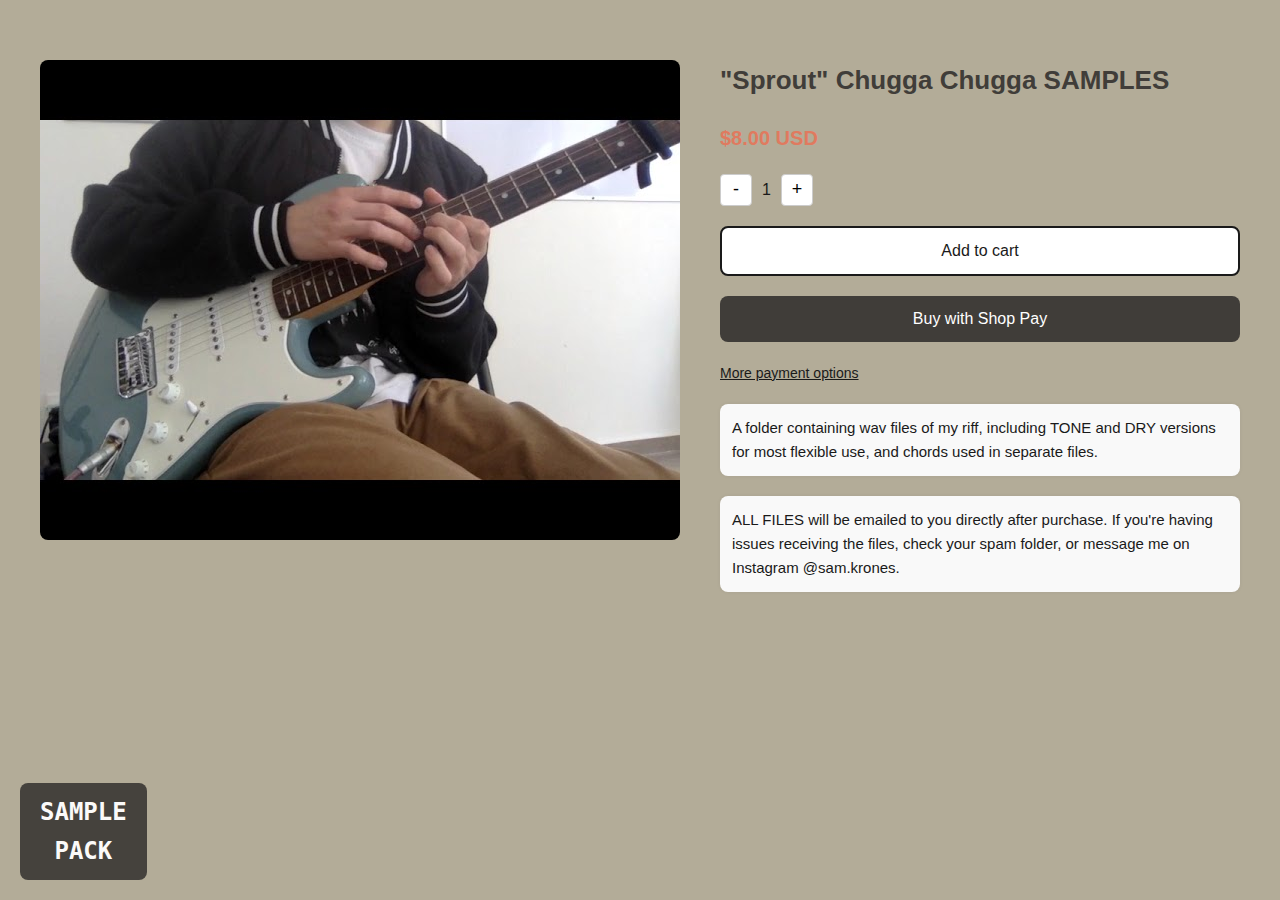
==== index.html @ 0fdcfc7f "first save" ====
<!DOCTYPE html>
<html lang="en">

<head>
    <meta charset="UTF-8" />
    <meta name="viewport" content="width=device-width, initial-scale=1.0" />
    <title>Guitar Tab Store</title>
    <link rel="stylesheet" href="styles.css" />
</head>

<body>
    <div class="container">
        <div class="product-image">
            <img src="images/homepage-img1.jpg" alt="Sample Pack Cover" />
            <div class="sample-pack-label">SAMPLE<br>PACK</div>
        </div>

        <!-- Right section remains unchanged -->
        <div class="product-info">
            <h1>"Sprout" Chugga Chugga SAMPLES</h1>
            <p class="price">$8.00 USD</p>

            <div class="quantity-controls">
                <button>-</button>
                <span>1</span>
                <button>+</button>
            </div>

            <button class="add-to-cart">Add to cart</button>
            <button class="shop-pay">Buy with Shop Pay</button>
            <a class="more-options" href="#">More payment options</a>

            <p class="description">
                A folder containing wav files of my riff, including TONE and DRY versions
                for most flexible use, and chords used in separate files.
            </p>

            <p class="note">
                ALL FILES will be emailed to you directly after purchase. If you're having
                issues receiving the files, check your spam folder, or message me on
                Instagram @sam.krones.
            </p>
        </div>
    </div>
    <script src="script.js"></script>
</body>

</html>
---- styles.css ----
/* Global Styles */
:root {
    --brand-color: #b3ac98;
    --accent-color: #403d39;
    --highlight-color: #e07a5f;
    --light-bg: #f9f9f9;
    --dark-text: #1a1a1a;
    --light-text: #ffffff;
    --border-radius: 8px;
}

* {
    box-sizing: border-box;
    margin: 0;
    padding: 0;
}

body {
    font-family: 'Segoe UI', Tahoma, Geneva, Verdana, sans-serif;
    background-color: var(--brand-color);
    color: var(--dark-text);
    line-height: 1.6;
    padding: 20px;
}

/* Container layout */
.container {
    display: flex;
    flex-direction: row;
    max-width: 1440px;
    /* ✅ Max width for desktop */
    margin: 0 auto;
    gap: 40px;
    padding: 40px 20px;
    flex-wrap: wrap;
    /* Helps with responsiveness */
}

.product-image img {
    width: 100%;
    /* ✅ Responsive */
    height: auto;
    border-radius: 8px;
    display: block;
    max-width: 100%;
    /* Ensures it doesn’t overflow */
}

.product-image img {
    width: 100%;
    height: auto;
    border-radius: var(--border-radius);
    display: block;
}

.sample-pack-label {
    position: absolute;
    bottom: 20px;
    left: 20px;
    background-color: var(--accent-color);
    color: var(--light-text);
    font-weight: bold;
    font-size: 24px;
    font-family: monospace;
    padding: 10px 20px;
    border-radius: var(--border-radius);
    opacity: 0.95;
    text-align: center;
}

/* Product Info */
.product-info {
    flex: 1;
    display: flex;
    flex-direction: column;
    justify-content: flex-start;
    gap: 20px;
}

h1 {
    font-size: 26px;
    color: var(--accent-color);
}

.price {
    font-weight: bold;
    font-size: 20px;
    color: var(--highlight-color);
}

/* Quantity Controls */
.quantity-controls {
    display: flex;
    align-items: center;
    gap: 10px;
}

.quantity-controls button {
    width: 32px;
    height: 32px;
    font-size: 18px;
    background-color: white;
    border: 1px solid #ccc;
    border-radius: 4px;
    cursor: pointer;
    transition: background-color 0.2s;
}

.quantity-controls button:hover {
    background-color: var(--highlight-color);
    color: white;
}

/* Buttons */
.add-to-cart,
.shop-pay {
    padding: 14px;
    font-size: 16px;
    border: none;
    cursor: pointer;
    border-radius: var(--border-radius);
    transition: background-color 0.3s, color 0.3s;
}

.add-to-cart {
    background-color: white;
    color: var(--dark-text);
    border: 2px solid var(--dark-text);
}

.add-to-cart:hover {
    background-color: var(--dark-text);
    color: white;
}

.shop-pay {
    background-color: var(--accent-color);
    color: white;
}

.shop-pay:hover {
    background-color: var(--highlight-color);
}

.more-options {
    font-size: 14px;
    color: var(--dark-text);
    text-decoration: underline;
}

/* Text blocks */
.description,
.note {
    font-size: 15px;
    background-color: var(--light-bg);
    padding: 12px;
    border-radius: var(--border-radius);
    box-shadow: 0 0 4px rgba(0, 0, 0, 0.05);
}

/* Responsive Styles */
@media (max-width: 900px) {
    .container {
        flex-direction: column;
        padding: 20px;
    }

    .product-image,
    .product-info {
        width: 100%;
    }

    .sample-pack-label {
        font-size: 20px;
        bottom: 10px;
        left: 10px;
        padding: 8px 16px;
    }

    h1 {
        font-size: 22px;
    }

    .price {
        font-size: 18px;
    }

    .add-to-cart,
    .shop-pay {
        width: 100%;
    }
}

@media (max-width: 600px) {
    body {
        padding: 10px;
    }

    .container {
        padding: 10px;
        gap: 20px;
    }

    .sample-pack-label {
        font-size: 18px;
    }

    .quantity-controls {
        justify-content: space-between;
    }

    .description,
    .note {
        font-size: 14px;
    }
}
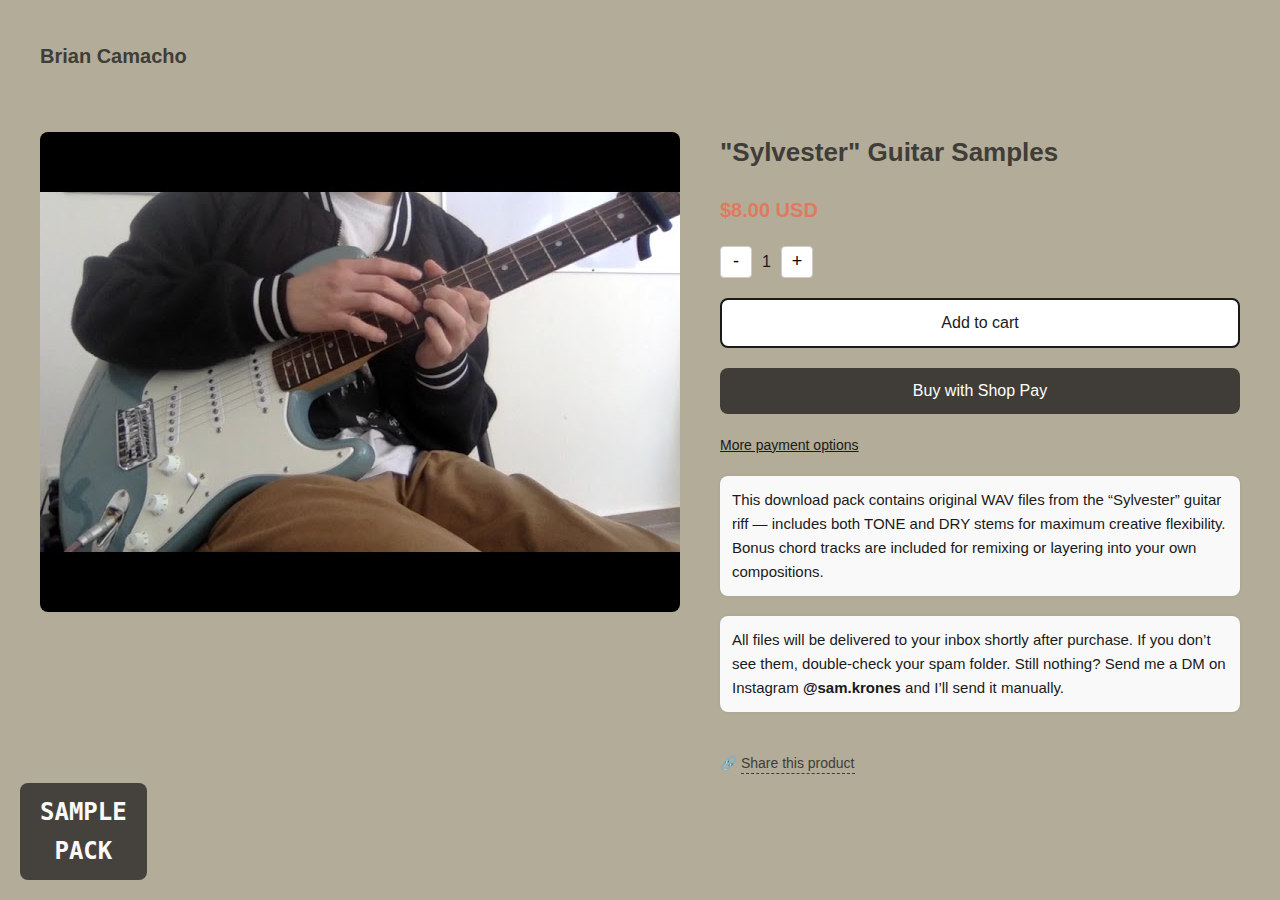
==== commit f997ed9d: "new updates - minor changes" ====
--- a/index.html
+++ b/index.html
@@ -4,20 +4,45 @@
 <head>
     <meta charset="UTF-8" />
     <meta name="viewport" content="width=device-width, initial-scale=1.0" />
-    <title>Guitar Tab Store</title>
+
+    <!-- Page Title -->
+    <title>Sylvester's Guitar Tab Store</title>
+
+    <!-- SEO Meta Tags -->
+    <meta name="description"
+        content="Get the exclusive Sylvester guitar sample pack by Brian Camacho. Includes WAVs, chords, TONE & DRY stems for ultimate flexibility." />
+    <meta name="keywords"
+        content="guitar samples, Sylvester, guitar tabs, Brian Camacho, WAV pack, sample pack, guitar riffs" />
+    <meta name="author" content="Brian Camacho" />
+
+    <!-- Social Meta (Open Graph for link previews) -->
+    <meta property="og:title" content="Sylvester's Guitar Tab Store" />
+    <meta property="og:description"
+        content="High-quality WAV guitar samples by Brian Camacho — ready to remix or record with." />
+    <meta property="og:image" content="images/homepage-img1.jpg" />
+    <meta property="og:type" content="website" />
+    <meta property="og:url" content="https://yourcustomdomain.com" />
+
+    <!-- Favicon (Optional) -->
+    <link rel="icon" href="images/favicon.ico" type="image/x-icon" />
+
+    <!-- Styles -->
     <link rel="stylesheet" href="styles.css" />
 </head>
 
 <body>
+    <header class="site-header">
+        <h2>Brian Camacho</h2>
+    </header>
+
     <div class="container">
         <div class="product-image">
-            <img src="images/homepage-img1.jpg" alt="Sample Pack Cover" />
+            <img src="images/homepage-img1.jpg" alt="Sylvester Sample Pack Cover" />
             <div class="sample-pack-label">SAMPLE<br>PACK</div>
         </div>
 
-        <!-- Right section remains unchanged -->
         <div class="product-info">
-            <h1>"Sprout" Chugga Chugga SAMPLES</h1>
+            <h1>"Sylvester" Guitar Samples</h1>
             <p class="price">$8.00 USD</p>
 
             <div class="quantity-controls">
@@ -31,17 +56,23 @@
             <a class="more-options" href="#">More payment options</a>
 
             <p class="description">
-                A folder containing wav files of my riff, including TONE and DRY versions
-                for most flexible use, and chords used in separate files.
+                This download pack contains original WAV files from the “Sylvester” guitar riff — includes both TONE and
+                DRY stems for maximum creative flexibility. Bonus chord tracks are included for remixing or layering
+                into your own compositions.
             </p>
 
             <p class="note">
-                ALL FILES will be emailed to you directly after purchase. If you're having
-                issues receiving the files, check your spam folder, or message me on
-                Instagram @sam.krones.
+                All files will be delivered to your inbox shortly after purchase. If you don’t see them, double-check
+                your spam folder. Still nothing? Send me a DM on Instagram <strong>@sam.krones</strong> and I’ll send it
+                manually.
             </p>
+
+            <div class="share-link">
+                🔗 <a href="#">Share this product</a>
+            </div>
         </div>
     </div>
+
     <script src="script.js"></script>
 </body>
 
--- a/styles.css
+++ b/styles.css
@@ -158,6 +158,37 @@
     box-shadow: 0 0 4px rgba(0, 0, 0, 0.05);
 }
 
+.site-header {
+    max-width: 1440px;
+    margin: 0 auto;
+    padding: 20px;
+    background-color: transparent;
+    text-align: left;
+}
+
+.site-header h2 {
+    font-size: 20px;
+    color: var(--accent-color);
+}
+
+.share-link {
+    margin-top: 20px;
+    font-size: 14px;
+}
+
+.share-link a {
+    text-decoration: none;
+    color: var(--accent-color);
+    border-bottom: 1px dashed var(--accent-color);
+    padding-bottom: 2px;
+    transition: color 0.2s ease;
+}
+
+.share-link a:hover {
+    color: var(--highlight-color);
+}
+
+
 /* Responsive Styles */
 @media (max-width: 900px) {
     .container {
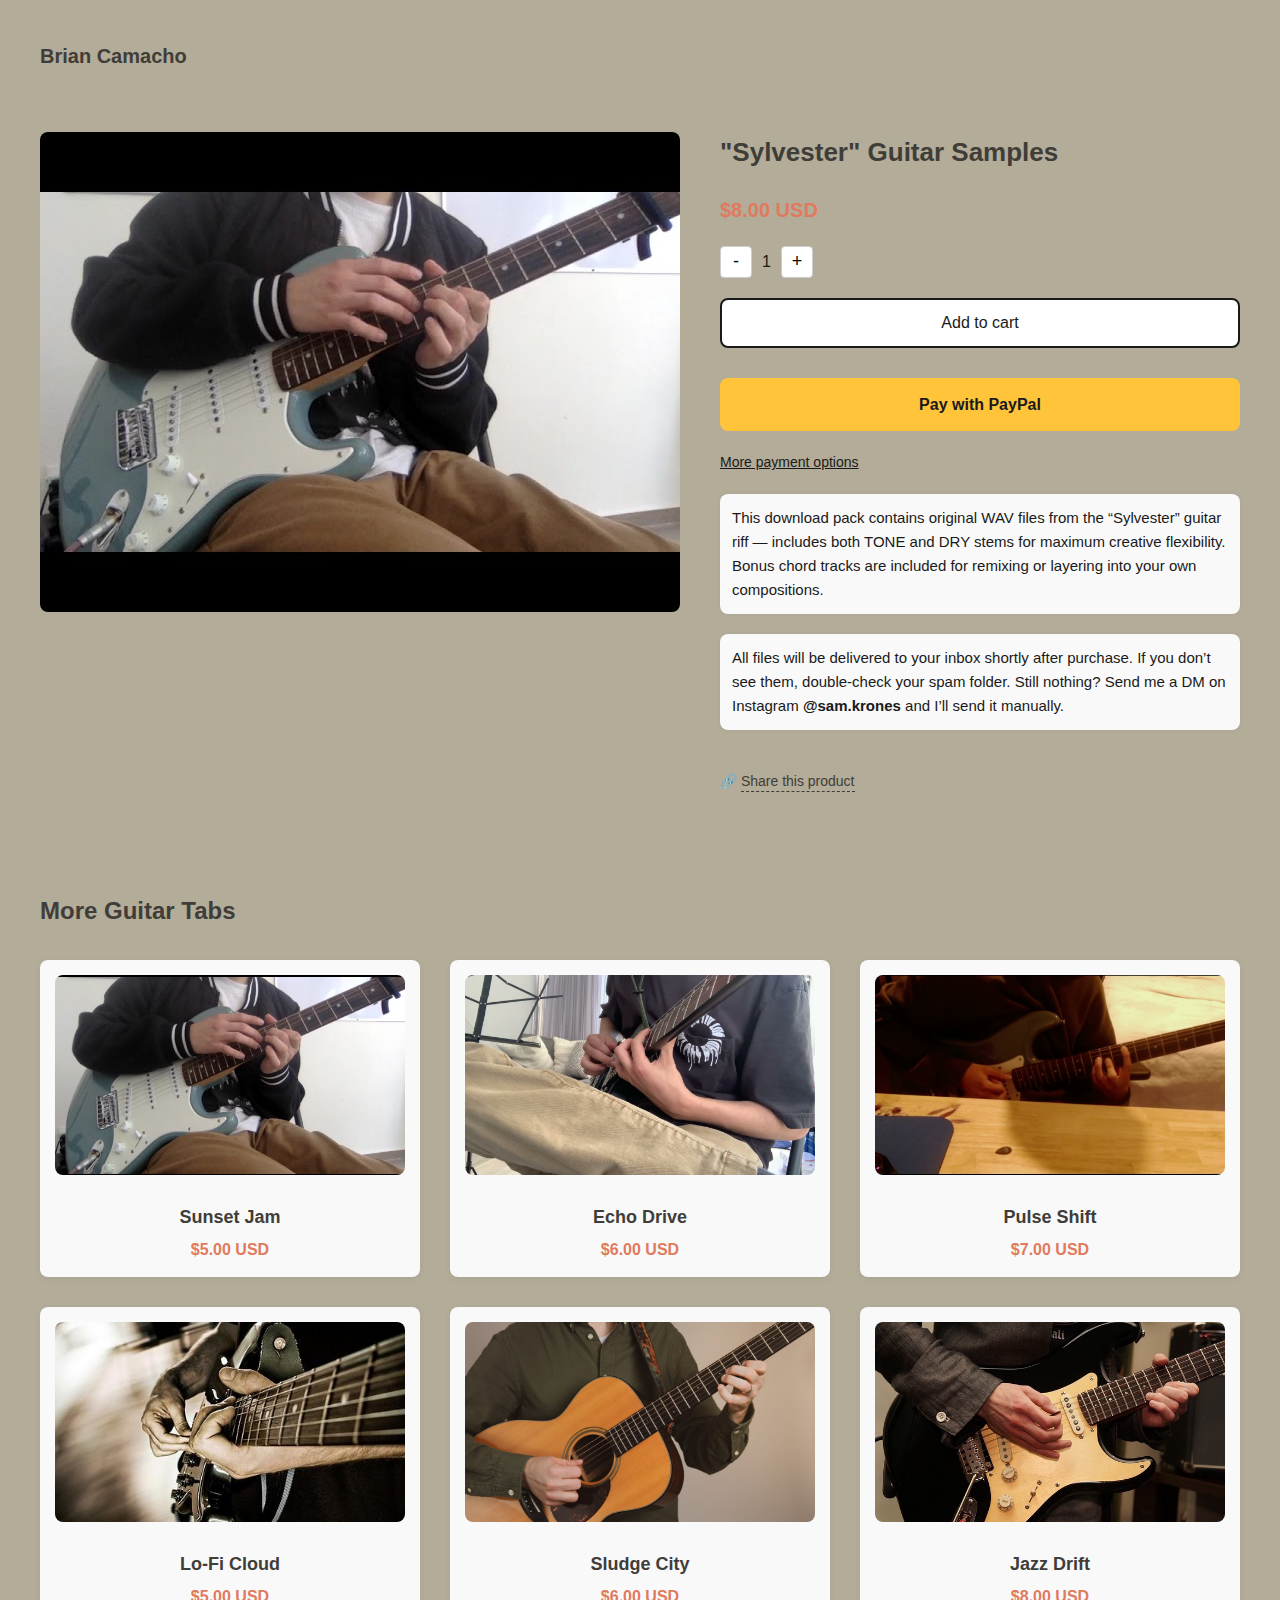
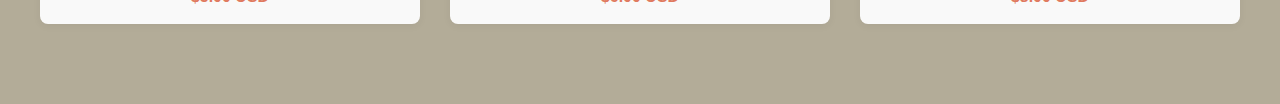
==== commit 11231355: "updated the index and styles files" ====
--- a/index.html
+++ b/index.html
@@ -38,7 +38,7 @@
     <div class="container">
         <div class="product-image">
             <img src="images/homepage-img1.jpg" alt="Sylvester Sample Pack Cover" />
-            <div class="sample-pack-label">SAMPLE<br>PACK</div>
+            <!--<div class="sample-pack-label">SAMPLE<br>PACK</div>-->
         </div>
 
         <div class="product-info">
@@ -52,7 +52,15 @@
             </div>
 
             <button class="add-to-cart">Add to cart</button>
-            <button class="shop-pay">Buy with Shop Pay</button>
+            <!--<button class="shop-pay">Buy with Shop Pay</button>-->
+
+            <a class="paypal-button" href="https://paypal.me/Sylvester39376/8" target="_blank"
+                rel="noopener noreferrer">
+                Pay with PayPal
+            </a>
+
+
+
             <a class="more-options" href="#">More payment options</a>
 
             <p class="description">
@@ -73,6 +81,44 @@
         </div>
     </div>
 
+    <!-- Additional Tab Offerings Section -->
+    <section class="tabs-grid-section">
+        <h2 class="section-title">More Guitar Tabs</h2>
+        <div class="tabs-grid">
+            <div class="tab-card">
+                <img src="images/homepage-img1.jpg" alt="Guitar Tab 1">
+                <h3>Sunset Jam</h3>
+                <p>$5.00 USD</p>
+            </div>
+            <div class="tab-card">
+                <img src="images/homepage-img2.jpg" alt="Guitar Tab 2">
+                <h3>Echo Drive</h3>
+                <p>$6.00 USD</p>
+            </div>
+            <div class="tab-card">
+                <img src="images/homepage-img3.jpg" alt="Guitar Tab 3">
+                <h3>Pulse Shift</h3>
+                <p>$7.00 USD</p>
+            </div>
+            <div class="tab-card">
+                <img src="images/homepage-img4.jpg" alt="Guitar Tab 4">
+                <h3>Lo-Fi Cloud</h3>
+                <p>$5.00 USD</p>
+            </div>
+            <div class="tab-card">
+                <img src="images/homepage-img5.jpg" alt="Guitar Tab 5">
+                <h3>Sludge City</h3>
+                <p>$6.00 USD</p>
+            </div>
+            <div class="tab-card">
+                <img src="images/homepage-img6.jpg" alt="Guitar Tab 6">
+                <h3>Jazz Drift</h3>
+                <p>$8.00 USD</p>
+            </div>
+        </div>
+    </section>
+
+
     <script src="script.js"></script>
 </body>
 
--- a/styles.css
+++ b/styles.css
@@ -51,7 +51,9 @@
     height: auto;
     border-radius: var(--border-radius);
     display: block;
-}
+    no longer using this sample pack image on the page.
+}
+
 
 .sample-pack-label {
     position: absolute;
@@ -188,6 +190,84 @@
     color: var(--highlight-color);
 }
 
+/* === Grid Section for Additional Tabs === */
+.tabs-grid-section {
+    max-width: 1440px;
+    margin: 60px auto;
+    padding: 0 20px;
+}
+
+.section-title {
+    font-size: 24px;
+    margin-bottom: 30px;
+    color: var(--accent-color);
+    text-align: left;
+}
+
+.tabs-grid {
+    display: grid;
+    grid-template-columns: repeat(3, 1fr);
+    gap: 30px;
+}
+
+.tab-card {
+    background-color: var(--light-bg);
+    border-radius: var(--border-radius);
+    overflow: hidden;
+    box-shadow: 0 2px 8px rgba(0, 0, 0, 0.05);
+    transition: transform 0.2s ease, box-shadow 0.2s ease;
+    text-align: center;
+    padding: 15px;
+}
+
+.tab-card:hover {
+    transform: translateY(-4px);
+    box-shadow: 0 4px 12px rgba(0, 0, 0, 0.1);
+}
+
+.tab-card img {
+    width: 100%;
+    height: 200px;
+    object-fit: cover;
+    border-radius: var(--border-radius);
+    margin-bottom: 10px;
+}
+
+
+.tab-card h3 {
+    font-size: 18px;
+    color: var(--accent-color);
+    margin: 10px 0 5px;
+}
+
+.tab-card p {
+    font-size: 16px;
+    color: var(--highlight-color);
+    font-weight: bold;
+}
+
+.paypal-button {
+    display: inline-block;
+    padding: 14px 20px;
+    background-color: #ffc439;
+    color: #1a1a1a;
+    font-weight: bold;
+    text-align: center;
+    text-decoration: none;
+    border-radius: var(--border-radius);
+    border: none;
+    font-size: 16px;
+    transition: background-color 0.2s ease;
+    margin-top: 10px;
+    width: 100%;
+}
+
+.paypal-button:hover {
+    background-color: #ffb347;
+    color: black;
+}
+
+
 
 /* Responsive Styles */
 @media (max-width: 900px) {
@@ -201,12 +281,13 @@
         width: 100%;
     }
 
+    /* no longer using this sample pack image on the page. 
     .sample-pack-label {
         font-size: 20px;
         bottom: 10px;
         left: 10px;
         padding: 8px 16px;
-    }
+    }*/
 
     h1 {
         font-size: 22px;
@@ -220,6 +301,11 @@
     .shop-pay {
         width: 100%;
     }
+
+    .tabs-grid {
+        grid-template-columns: repeat(2, 1fr);
+    }
+
 }
 
 @media (max-width: 600px) {
@@ -232,7 +318,7 @@
         gap: 20px;
     }
 
-    .sample-pack-label {
+    no longer using this sample pack image on the page. .sample-pack-label {
         font-size: 18px;
     }
 
@@ -244,4 +330,9 @@
     .note {
         font-size: 14px;
     }
+
+    .tabs-grid {
+        grid-template-columns: 1fr;
+    }
+
 }